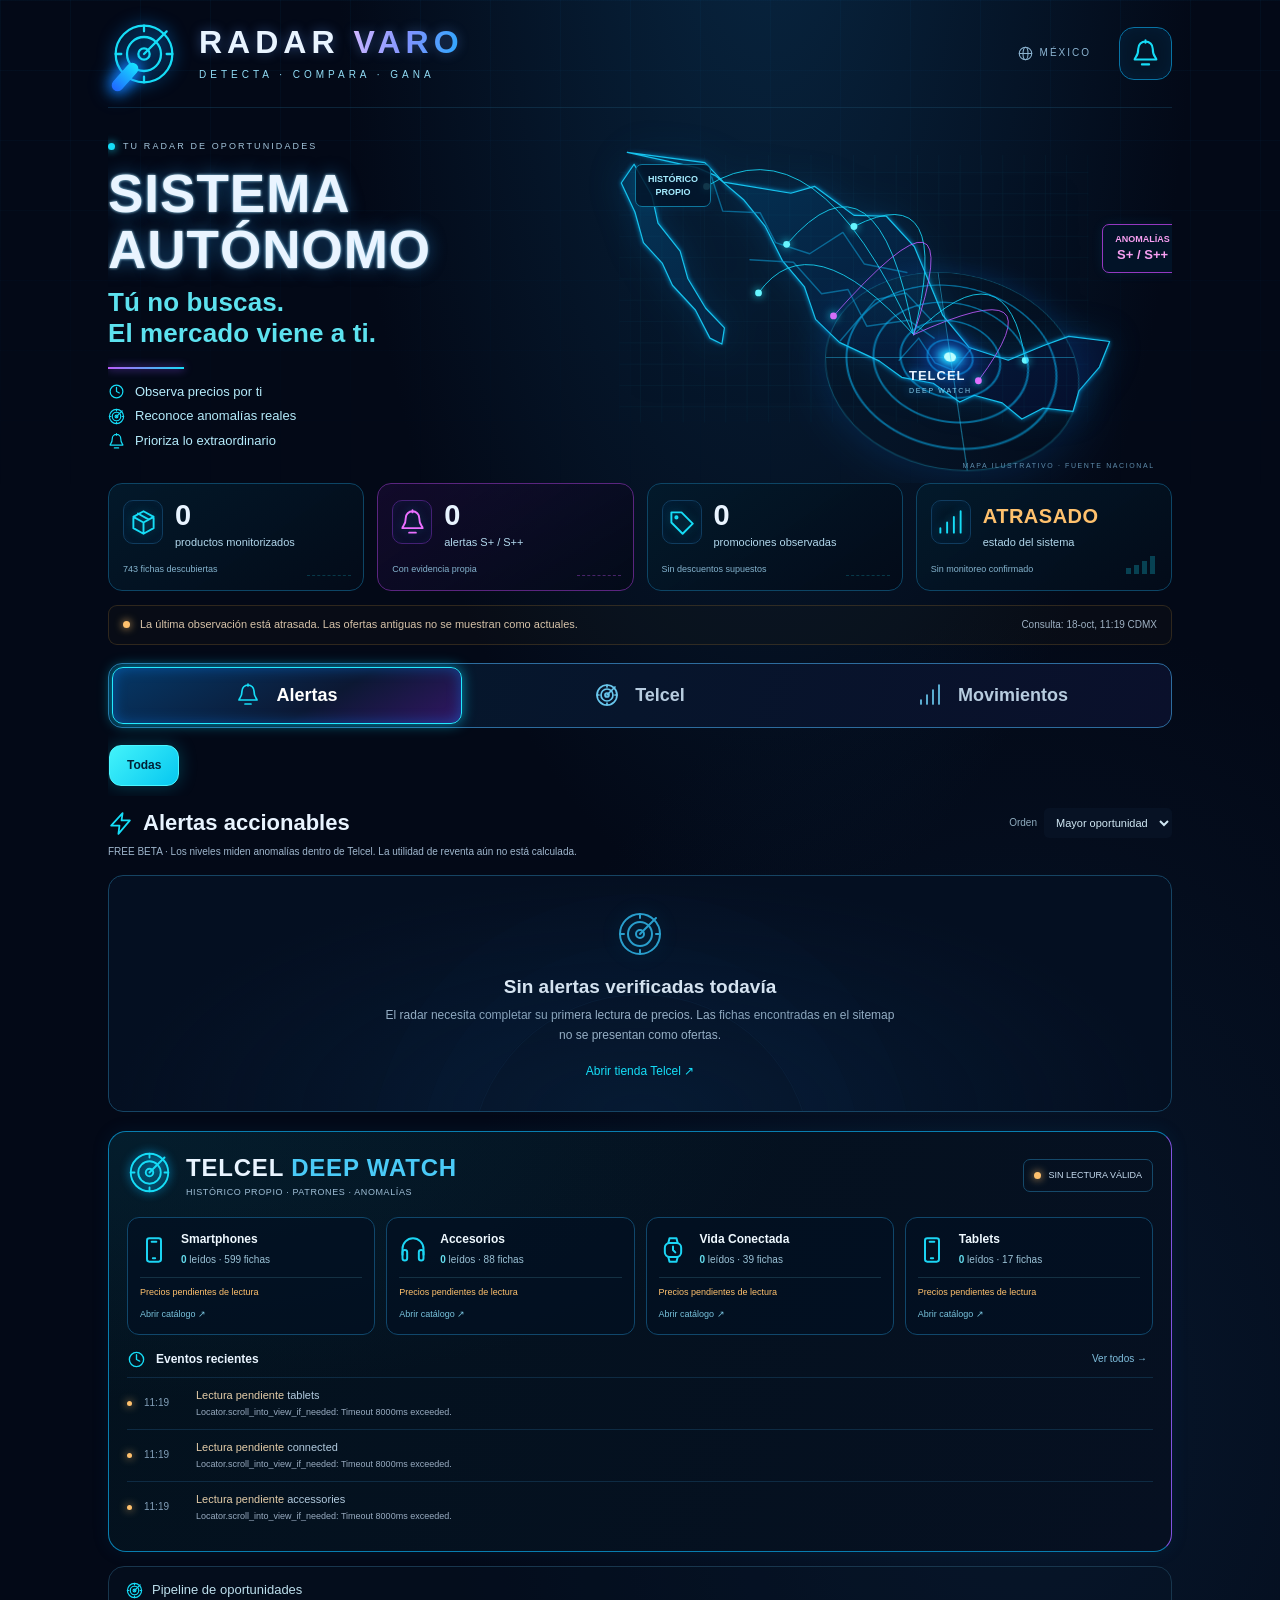
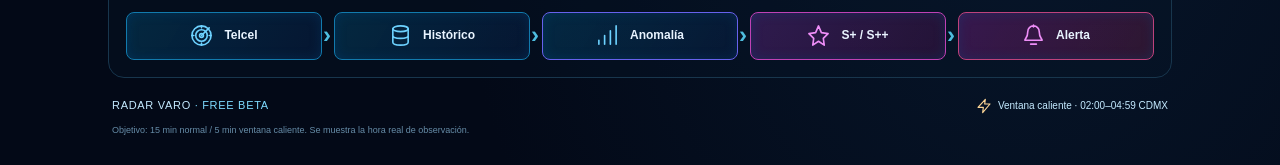
==== web/index.html @ aa0e18ed "data: persist real radar observation" ====
<!doctype html>
<html lang="es-MX">
<head>
  <meta charset="utf-8"><meta name="viewport" content="width=device-width,initial-scale=1">
  <meta name="theme-color" content="#030b19"><meta name="description" content="RADAR VARO. Histórico de precios y anomalías Telcel. Tú no buscas. El mercado viene a ti.">
  <meta http-equiv="Content-Security-Policy" content="default-src 'self'; script-src 'self'; style-src 'self'; img-src 'self' https://www.telcel.com data:; connect-src 'self'; object-src 'none'; base-uri 'self'; form-action 'none'">
  <title>RADAR VARO · Tu radar de oportunidades</title>
  <link rel="manifest" href="./manifest.webmanifest"><link rel="icon" href="./assets/icon.svg" type="image/svg+xml"><link rel="stylesheet" href="./style.css">
  <script defer src="./app.js"></script>
</head>
<body>
<svg xmlns="http://www.w3.org/2000/svg" class="symbols" aria-hidden="true"><defs>
<symbol id="i-bell" viewBox="0 0 24 24"><path d="M18 8a6 6 0 0 0-12 0c0 7-3 7-3 9h18c0-2-3-2-3-9M9 21h6M12 1v2"/></symbol>
<symbol id="i-radar" viewBox="0 0 24 24"><circle cx="12" cy="12" r="10"/><circle cx="12" cy="12" r="6"/><circle cx="12" cy="12" r="2"/><path d="m12 12 8-8M12 2v2M2 12h2M12 20v2M20 12h2"/></symbol>
<symbol id="i-box" viewBox="0 0 24 24"><path d="m12 2 9 5v10l-9 5-9-5V7zM3 7l9 5 9-5M12 12v10M7 4l9 5"/></symbol>
<symbol id="i-tag" viewBox="0 0 24 24"><path d="M3 3h9l10 10-9 9L3 12z"/><circle cx="7.5" cy="7.5" r="1"/></symbol>
<symbol id="i-signal" viewBox="0 0 24 24"><path d="M3 21v-4M9 21V12M15 21V7M21 21V2"/></symbol>
<symbol id="i-clock" viewBox="0 0 24 24"><circle cx="12" cy="12" r="9"/><path d="M12 6v6l4 2"/></symbol>
<symbol id="i-phone" viewBox="0 0 24 24"><rect x="6" y="2" width="12" height="20" rx="2"/><path d="M10 5h4M11 19h2"/></symbol>
<symbol id="i-headphones" viewBox="0 0 24 24"><path d="M3 16v-5a9 9 0 0 1 18 0v5"/><rect x="3" y="12" width="4" height="9" rx="2"/><rect x="17" y="12" width="4" height="9" rx="2"/></symbol>
<symbol id="i-watch" viewBox="0 0 24 24"><rect x="5" y="6" width="14" height="12" rx="4"/><path d="m8 6 1-4h6l1 4M8 18l1 4h6l1-4M12 9v3l2 2"/></symbol>
<symbol id="i-database" viewBox="0 0 24 24"><ellipse cx="12" cy="5" rx="8" ry="3"/><path d="M4 5v14c0 4 16 4 16 0V5M4 12c0 4 16 4 16 0"/></symbol>
<symbol id="i-arrow" viewBox="0 0 24 24"><path d="m9 5 7 7-7 7"/></symbol>
<symbol id="i-bolt" viewBox="0 0 24 24"><path d="m14 2-11 12h8l-1 8 11-13h-8z"/></symbol>
<symbol id="i-star" viewBox="0 0 24 24"><path d="m12 2 3 7 7 1-5 5 1 7-6-4-6 4 1-7-5-5 7-1z"/></symbol>
<symbol id="i-globe" viewBox="0 0 24 24"><circle cx="12" cy="12" r="10"/><ellipse cx="12" cy="12" rx="4" ry="10"/><path d="M2 12h20"/></symbol>
</defs></svg>
<a class="skip-link" href="#feed-title">Ir a las oportunidades</a>
<div class="shell">
  <header class="topbar">
    <a class="brand" href="./" aria-label="RADAR VARO inicio"><span class="brand-mark"><svg><use href="#i-radar"/></svg></span><span><strong>RADAR <em>VARO</em></strong><small>DETECTA · COMPARA · GANA</small></span></a>
    <div class="header-actions"><span class="market"><svg><use href="#i-globe"/></svg> MÉXICO</span><button id="notifications" class="icon-button" aria-label="Preferencias de alertas"><svg><use href="#i-bell"/></svg></button></div>
  </header>
  <main>
    <section class="hero" aria-labelledby="hero-title">
      <div class="hero-copy"><div class="eyebrow"><span class="dot"></span> TU RADAR DE OPORTUNIDADES</div><h1 id="hero-title">SISTEMA<br>AUTÓNOMO</h1><p class="tagline">Tú no buscas.<br>El mercado viene a ti.</p><div class="hero-rule"></div><ul class="benefits"><li><svg><use href="#i-clock"/></svg> Observa precios por ti</li><li><svg><use href="#i-radar"/></svg> Reconoce anomalías reales</li><li><svg><use href="#i-bell"/></svg> Prioriza lo extraordinario</li></ul></div>
      <div class="radar-scene" aria-hidden="true">
        <svg class="mexico-map" viewBox="0 0 700 440"><defs><pattern id="mapgrid" width="25" height="25" patternUnits="userSpaceOnUse"><path d="M25 0H0v25" fill="none" stroke="#0b7790" stroke-width=".5"/></pattern><linearGradient id="mapfill" x2="1" y2="1"><stop stop-color="#043658"/><stop offset="1" stop-color="#050d2b"/></linearGradient><filter id="mapglow"><feGaussianBlur stdDeviation="3"/></filter></defs>
        <path class="map-shadow" d="m85 52 91 12 22 23 79 13 28-8 46 34 38 1 33 36 24 58 9 22 31 38 46 15 41-17 30-11 48 6-12 30-24 28-7 24-35-4-25 13-23-19-33-9-17 8-31-22-37-7-26-19-47-22-28-27-13-38-26-31-20-40-25-31-34-29-21-9zM93 66l21 37 7 32 26 33 9 32 21 35 22 23-3 19-14-7-17-33-27-29-12-26-22-24-10-36-16-34z" fill="#09aef2" filter="url(#mapglow)"/>
        <path d="m85 52 91 12 22 23 79 13 28-8 46 34 38 1 33 36 24 58 9 22 31 38 46 15 41-17 30-11 48 6-12 30-24 28-7 24-35-4-25 13-23-19-33-9-17 8-31-22-37-7-26-19-47-22-28-27-13-38-26-31-20-40-25-31-34-29-21-9zM93 66l21 37 7 32 26 33 9 32 21 35 22 23-3 19-14-7-17-33-27-29-12-26-22-24-10-36-16-34z" fill="url(#mapfill)" stroke="#17c3ed" stroke-width="1.4"/>
        <path d="m184 81 13 40 44 2 18 35 40 13 39-25 25 37 50 10M229 178l51 3 33 37 31-5 22 43 49-7 30 21M335 273l41-48 36-8 30 32M404 296l23-26 19 29 22 9 20-25" fill="none" stroke="#0b8dc1" opacity=".65"/>
        <path d="M76 55h550v314H76z" fill="url(#mapgrid)" opacity=".3"/>
        <g class="connections" fill="none" stroke-width="1"><path d="M178 92Q306 10 421 266M272 160Q380 34 421 266M351 139Q468 80 421 266M552 296Q531 157 421 266M239 217Q300 131 421 266" stroke="#18dafa"/><path d="M327 244Q490 60 421 266M497 320Q595 187 421 266" stroke="#be5bff"/></g>
        <g class="map-dots" fill="#67f6ff"><circle cx="178" cy="92" r="4"/><circle cx="272" cy="160" r="4"/><circle cx="351" cy="139" r="4"/><circle cx="552" cy="296" r="4"/><circle cx="239" cy="217" r="4"/><circle cx="327" cy="244" r="4" fill="#eb70ff"/><circle cx="497" cy="320" r="4" fill="#eb70ff"/></g>
        </svg>
        <div class="radar-rings"><i></i><i></i><i></i><i></i><div class="sweep"></div><b></b></div><span class="radar-label">TELCEL<span>DEEP WATCH</span></span><span class="map-chip one">HISTÓRICO<br>PROPIO</span><span class="map-chip two">ANOMALÍAS<br><b>S+ / S++</b></span><span class="map-caption">MAPA ILUSTRATIVO · FUENTE NACIONAL</span>
      </div>
    </section>
    <section class="metrics" aria-label="Estado del radar">
      <article class="metric"><span class="metric-icon"><svg><use href="#i-box"/></svg></span><div><strong id="count-products">—</strong><span>productos monitorizados</span></div><small id="catalog-discovered">Consultando estado…</small><span class="spark" aria-hidden="true"></span></article>
      <article class="metric violet"><span class="metric-icon"><svg><use href="#i-bell"/></svg></span><div><strong id="count-alerts">—</strong><span>alertas S+ / S++</span></div><small>Con evidencia propia</small><span class="spark" aria-hidden="true"></span></article>
      <article class="metric"><span class="metric-icon"><svg><use href="#i-tag"/></svg></span><div><strong id="count-promos">—</strong><span>promociones observadas</span></div><small>Sin descuentos supuestos</small><span class="spark" aria-hidden="true"></span></article>
      <article class="metric state-metric"><span class="metric-icon"><svg><use href="#i-signal"/></svg></span><div><strong id="system-state">…</strong><span>estado del sistema</span></div><small id="system-detail">Cargando observación</small><span class="bars" aria-hidden="true"><i></i><i></i><i></i><i></i></span></article>
    </section>
    <div id="health" class="health" role="status"><span class="dot amber"></span><p id="health-text">Cargando el último estado disponible.</p><time id="last-check"></time></div>
    <nav class="tabs" aria-label="Secciones del radar"><button class="active" data-tab="alerts" aria-pressed="true"><svg><use href="#i-bell"/></svg>Alertas</button><button data-tab="telcel" aria-pressed="false"><svg><use href="#i-radar"/></svg>Telcel</button><button data-tab="events" aria-pressed="false"><svg><use href="#i-signal"/></svg>Movimientos</button></nav>
    <div class="filters" id="filters" aria-label="Filtrar categoría"><button class="selected" data-category="Todas" aria-pressed="true">Todas</button></div>
    <section class="feed-section" aria-labelledby="feed-title"><div class="section-heading"><h2 id="feed-title"><svg><use href="#i-bolt"/></svg><span>Alertas accionables</span></h2><label class="sort">Orden <select id="sort" aria-label="Orden de oportunidades"><option value="opportunity">Mayor oportunidad</option><option value="recent">Más recientes</option><option value="price">Menor precio</option></select></label></div><p class="microcopy">FREE BETA · Los niveles miden anomalías dentro de Telcel. La utilidad de reventa aún no está calculada.</p><div id="feed" aria-live="polite"><div class="empty"><svg><use href="#i-radar"/></svg><h3>Consultando el radar</h3><p>Un momento mientras se carga el último estado.</p></div></div></section>
    <section class="deep-watch" aria-labelledby="deep-title"><div class="deep-header"><span class="deep-symbol"><svg><use href="#i-radar"/></svg></span><div><h2 id="deep-title">TELCEL <em>DEEP WATCH</em></h2><p>HISTÓRICO PROPIO · PATRONES · ANOMALÍAS</p></div><span id="source-pill" class="source-pill"><span class="dot amber"></span> PENDIENTE</span></div><div id="surfaces" class="surfaces"></div><div class="recent-heading"><svg><use href="#i-clock"/></svg><h3>Eventos recientes</h3><button id="all-events" class="text-button">Ver todos <span aria-hidden="true">→</span></button></div><div id="recent-events"></div></section>
    <section class="pipeline" aria-label="Cómo se detecta una oportunidad"><h3><svg><use href="#i-radar"/></svg>Pipeline de oportunidades</h3><ol><li><svg><use href="#i-radar"/></svg>Telcel</li><li><svg><use href="#i-database"/></svg>Histórico</li><li><svg><use href="#i-signal"/></svg>Anomalía</li><li><svg><use href="#i-star"/></svg>S+ / S++</li><li><svg><use href="#i-bell"/></svg>Alerta</li></ol></section>
  </main>
  <footer><span>RADAR VARO <b>· FREE BETA</b></span><span><svg><use href="#i-bolt"/></svg> Ventana caliente · 02:00–04:59 CDMX</span><small>Objetivo: 15 min normal / 5 min ventana caliente. Se muestra la hora real de observación.</small></footer>
</div>
<dialog id="preferences"><form method="dialog"><button class="close" aria-label="Cerrar">×</button><div class="dialog-icon"><svg><use href="#i-bell"/></svg></div><div class="eyebrow">TÚ ELIGES QUÉ MERECE ATENCIÓN</div><h2>Tu nivel de radar</h2><p>Filtra las oportunidades que aparecen en tu feed.</p><fieldset><legend>Nivel mínimo visible</legend><label><input type="radio" name="level" value="B"> B · Todos los movimientos relevantes</label><label><input type="radio" name="level" value="A"> A · Caídas fuertes</label><label><input type="radio" name="level" value="S+"> S+ · Sólo extraordinarias</label><label><input type="radio" name="level" value="S++"> S++ · Sólo anomalías extremas</label></fieldset><div class="notification-note"><strong>Alertas con la app cerrada</strong><p id="push-status">Pendientes de configuración inicial.</p></div><button class="primary" id="save-preferences" value="saved">Guardar preferencia</button><p class="fine">Las notificaciones externas priorizan S+ / S++. Tu preferencia del feed se guarda sólo en este dispositivo.</p></form></dialog>
<dialog id="product-detail"><button class="close" aria-label="Cerrar">×</button><div id="detail-content"></div></dialog>
<noscript><p class="noscript">Activa JavaScript para consultar el radar. El monitoreo, una vez desplegado, ocurre en el servidor de automatización.</p></noscript>
</body></html>
---- web/style.css ----
@font-face{font-family:Radar;src:local("Arial");font-display:swap}
:root{color-scheme:dark;--bg:#030917;--panel:#051327;--cyan:#16ddf7;--blue:#2783ff;--violet:#bd59ff;--pink:#fc57df;--text:#e9f4ff;--muted:#9fb6cd;--line:#124166;--green:#4bf3c1;--amber:#ffc16d}
*{box-sizing:border-box}html{scroll-behavior:smooth}body{margin:0;background:radial-gradient(ellipse at 60% -10%,#082641 0,transparent 40%),radial-gradient(ellipse at 80% 80%,#07172c 0,transparent 40%),var(--bg);font-family:Radar,Arial,sans-serif;color:var(--text);font-size:15px;line-height:1.45}body:before{content:"";position:fixed;inset:0;z-index:-1;pointer-events:none;background-image:linear-gradient(#0c518118 1px,transparent 1px),linear-gradient(90deg,#0c518118 1px,transparent 1px);background-size:70px 70px;mask-image:linear-gradient(#000,transparent 55%)}button,select,input{font:inherit}button,a,select{-webkit-tap-highlight-color:transparent}button{color:inherit;cursor:pointer}a{color:var(--cyan);text-decoration:none}button{border:0;background:none}button:focus-visible,a:focus-visible,select:focus-visible{outline:2px solid #fff;outline-offset:5px}button:disabled{cursor:default;opacity:.5}svg{width:23px;height:23px;fill:none;stroke:currentColor;stroke-width:1.7;stroke-linecap:round;stroke-linejoin:round;flex-shrink:0}.symbols{position:absolute;width:0;height:0;overflow:hidden}.shell{max-width:1120px;margin:0 auto;padding:0 28px}.topbar{height:108px;display:flex;align-items:center;justify-content:space-between;border-bottom:1px solid #16435f80;gap:16px}.brand{display:flex;align-items:center;gap:19px;color:var(--text)}.brand-mark{display:grid;place-items:center;width:72px;height:72px;color:var(--cyan);filter:drop-shadow(0 0 8px #057de9);position:relative}.brand-mark:after{content:"";width:34px;height:12px;border-radius:20px;background:linear-gradient(90deg,#2067ff,#16e3ff);position:absolute;transform:rotate(-48deg);left:0;bottom:7px;box-shadow:0 0 14px #1979ff}.brand-mark svg{width:68px;height:68px;stroke-width:.8}.brand strong{font-size:32px;letter-spacing:5px;font-weight:800;text-shadow:0 0 12px #659aff66;line-height:1.1}.brand em{font-style:normal;background:linear-gradient(100deg,#ddbbff,#8494ff,#1eacff);background-clip:text;color:transparent}.brand small{display:block;font-size:10px;letter-spacing:4px;margin-top:8px;color:#91dcf5}.header-actions{display:flex;align-items:center;gap:28px}.market{font-size:10px;color:#8bb3d0;letter-spacing:2px;display:flex;align-items:center;gap:7px}.market svg{width:15px;height:15px}.icon-button{width:53px;height:53px;display:grid;place-items:center;color:var(--cyan);border:1px solid #0873a4;border-radius:15px;background:#041629;box-shadow:inset 0 0 15px #073e7133}.icon-button:hover{background:#0b2744}.icon-button svg{width:29px;height:29px}.hero{position:relative;display:flex;min-height:345px;align-items:center;overflow:hidden}.hero-copy{width:48%;position:relative;z-index:2;padding:24px 0}.eyebrow{font-size:9px;letter-spacing:2.1px;color:#a2c3d9;display:flex;align-items:center;gap:8px}.dot{display:inline-block;width:7px;height:7px;border-radius:100%;background:var(--cyan);box-shadow:0 0 9px currentColor;color:var(--cyan);flex-shrink:0}.dot.amber{background:var(--amber);color:var(--amber)}h1{font-size:clamp(35px,5vw,53px);line-height:1.05;margin:13px 0 10px;font-weight:900;letter-spacing:1px;text-shadow:0 0 3px #b0e8ff,0 0 17px #2380c999}.tagline{font-weight:700;font-size:23px;line-height:1.18;color:#5de2ef;margin:0;letter-spacing:.1px}.hero-rule{width:76px;height:2px;background:linear-gradient(90deg,#bb5cf9,var(--cyan));margin:18px 0 14px;box-shadow:0 0 9px #8e50ff}.benefits{list-style:none;margin:0;padding:0;display:grid;gap:6px;font-size:13px;color:#b5ebfb}.benefits li{display:flex;align-items:center;gap:10px}.benefits svg{width:17px;height:17px;color:var(--cyan)}.radar-scene{position:absolute;width:66%;right:-3%;top:0;height:100%;perspective:600px}.mexico-map{width:100%;height:100%;position:absolute;inset:0;filter:drop-shadow(0 0 16px #03508755);stroke:none}.map-dots{filter:drop-shadow(0 0 5px #19e8ff)}.radar-rings{position:absolute;width:220px;height:220px;left:46%;top:33%;transform:rotateX(45deg);border-radius:50%;background:repeating-radial-gradient(circle,transparent 0 21px,#07bcff88 22px 23px,transparent 24px 27px);border:1px solid #1fc1eb55;box-shadow:0 0 40px #065cc044;overflow:hidden}.radar-rings:after,.radar-rings:before{content:"";position:absolute;background:#29cdff77}.radar-rings:after{width:1px;height:100%;left:50%}.radar-rings:before{height:1px;width:100%;top:50%}.radar-rings b{position:absolute;left:calc(50% - 6px);top:calc(50% - 6px);width:12px;height:12px;background:#baffff;border-radius:100%;box-shadow:0 0 10px 5px #1fd7ff,0 0 30px 12px #1466ff}.sweep{position:absolute;inset:0;background:conic-gradient(transparent 270deg,#18ddfb05 285deg,#11d9e848 359deg,transparent 360deg);animation:radar 12s linear infinite;opacity:.2}.is-live .sweep{opacity:1}.radar-label{position:absolute;top:69%;left:58%;font-size:13px;font-weight:800;letter-spacing:1px;text-shadow:0 0 8px #168ce5}.radar-label span{display:block;font-weight:400;font-size:7px;letter-spacing:1.7px;color:#83cbea}.map-chip{position:absolute;font-size:9px;font-weight:700;line-height:1.4;padding:8px 12px;border:1px solid #0e769c;border-radius:7px;background:#03162bd9;color:#a6ecff;box-shadow:0 0 12px #09c4ff18;text-align:center}.map-chip.one{top:15%;left:19%}.map-chip.two{top:31%;right:3%;border-color:#9438c0;color:#f89ff2}.map-chip.two b{font-size:13px}.map-caption{position:absolute;bottom:12px;right:7%;font-size:7px;letter-spacing:1.6px;color:#5e8cac}.metrics{display:grid;grid-template-columns:repeat(4,minmax(0,1fr));gap:13px}.metric{position:relative;background:linear-gradient(145deg,#031b2ce6,#030b19);border:1px solid #0d4565;border-radius:14px;padding:16px 14px 14px;display:flex;align-items:flex-start;gap:12px;flex-wrap:wrap;overflow:hidden}.metric-icon{width:40px;height:44px;display:grid;place-items:center;color:var(--cyan);border:1px solid #103c5f;border-radius:10px;box-shadow:inset 0 0 14px #0069cb22}.metric-icon svg{width:27px;height:27px;filter:drop-shadow(0 0 5px #08a2e077)}.metric>div{flex:1;min-width:0}.metric strong{font-size:29px;line-height:1.1;font-weight:700;display:block;letter-spacing:.5px}.metric div>span{display:block;color:#b2d8ed;font-size:11px;margin-top:3px}.metric small{font-size:9px;color:#85b4cf;flex:1 0 100%;z-index:1}.metric.violet{border-color:#5a257f;background:linear-gradient(145deg,#1f0c3c88,#030b19)}.violet .metric-icon{color:#ec6fff;border-color:#442075}.spark{position:absolute;right:12px;bottom:14px;width:44px;height:10px;border-bottom:1px dashed #118b9f;opacity:.35}.violet .spark{border-color:#c853ff}.state-metric strong{font-size:20px;line-height:1.6;color:var(--amber)}.bars{position:absolute;bottom:16px;right:16px;display:flex;gap:3px;align-items:flex-end;opacity:.25}.bars i{width:5px;height:6px;background:var(--cyan)}.bars i:nth-child(2){height:9px}.bars i:nth-child(3){height:13px}.bars i:nth-child(4){height:18px}.health{margin:14px 0 18px;padding:11px 14px;border:1px solid #72582d5e;border-radius:9px;background:#36271720;display:flex;align-items:center;gap:10px;font-size:11px;color:#d7c3a9}.health p{margin:0;flex:1}.health time{white-space:nowrap;font-size:10px;color:#9eb0c2}.tabs{border:1px solid #2d6c9e;border-radius:14px;display:grid;grid-template-columns:repeat(3,1fr);background:linear-gradient(110deg,#041a2d,#0a102b);padding:3px;gap:3px}.tabs button{height:57px;border-radius:11px;display:flex;align-items:center;justify-content:center;gap:16px;color:#b7ccdf;font-size:18px;font-weight:600;border:1px solid transparent}.tabs button svg{width:24px;height:24px;color:#69c7ed}.tabs button.active{border-color:#22e9ff;color:#fff;background:linear-gradient(150deg,#053867,#0c1833 60%,#321664);box-shadow:inset 0 0 14px #067cec77,0 0 13px #03d5ff99}.tabs button.active svg{color:var(--cyan)}.filters{display:flex;gap:10px;overflow-x:auto;padding:17px 1px 10px;scrollbar-width:thin;scrollbar-color:#1e5776 transparent}.filters button{white-space:nowrap;border:1px solid #15597b;border-radius:12px;font-size:12px;padding:11px 17px;color:#c4d7e9;background:linear-gradient(135deg,#06203a,#030b18);display:flex;align-items:center;gap:8px}.filters button.selected{color:#002236;background:linear-gradient(135deg,#43f3fa,#06c7f0);font-weight:700;box-shadow:0 0 18px #03c3e746;border-color:#49f6ff}.filters svg{width:17px;height:17px}.section-heading{display:flex;align-items:center;justify-content:space-between;gap:12px;margin-top:12px}h2,h3,p{overflow-wrap:break-word}h2{font-size:22px;line-height:1.3;margin:0}.section-heading h2{display:flex;align-items:center;gap:10px}.section-heading h2 svg{color:var(--cyan);width:25px;height:25px}.sort{display:flex;align-items:center;gap:7px;font-size:10px;color:#8facbf}.sort select{max-width:155px;color:#d0e7f3;font-size:11px;border:0;background:#071224;padding:8px;border-radius:5px}.microcopy{font-size:10px;color:var(--muted);margin:7px 0 15px}.empty{position:relative;padding:34px 24px 31px;border:1px solid #164463;border-radius:15px;background:radial-gradient(ellipse at 50% 100%,#09274777,transparent 70%),#040f21;display:flex;align-items:center;flex-direction:column;text-align:center;overflow:hidden}.empty:before{content:"";position:absolute;width:340px;height:340px;border:1px solid #1b44692e;border-radius:50%;left:calc(50% - 170px);top:50%;box-shadow:0 0 0 50px #1236600c,0 0 0 100px #1236600c;pointer-events:none}.empty>svg{width:48px;height:48px;color:#299ecc;stroke-width:1;margin:0 0 15px;filter:drop-shadow(0 0 9px #0795ca33)}.empty h3{font-size:19px;font-weight:600;margin:0 0 6px}.empty p{font-size:12px;max-width:510px;margin:0;color:#96afc5;line-height:1.65}.empty a{font-size:12px;margin-top:17px;z-index:1}.offer{display:grid;grid-template-columns:66px 76px 1.2fr .8fr 1fr 35px;align-items:center;gap:15px;padding:17px 17px 17px 12px;border:1px solid #096ca0;border-radius:13px;background:linear-gradient(115deg,#03182e,#060a1e 70%,#04182b);margin-top:10px;position:relative}.offer[data-level="S++"]{border-color:#f559df;box-shadow:0 0 14px #d619eb44,inset 0 0 22px #b512cf16}.offer[data-level="S+"]{border-color:#9254ec}.level{font-size:19px;font-weight:800;border:1px solid currentColor;border-radius:8px;color:var(--cyan);padding:5px 9px;justify-self:start;box-shadow:0 0 10px #0daffb33}.level.high{color:#fa83ee;box-shadow:0 0 13px #e850ce55;background:#751f641f}.product-visual{display:grid;place-items:center;height:73px;color:#48bce6;background:radial-gradient(#13336555,transparent);border-radius:10px}.product-visual svg{height:51px;width:51px;stroke-width:1}.product-visual img{max-width:100%;height:73px;object-fit:contain}.offer-name small{color:#91a4c9;font-size:10px}.offer-name h3{font-size:16px;line-height:1.3;margin:3px 0;color:#f5f7ff}.offer-name p{font-size:10px;margin:3px 0;color:#aac3d6}.price-block{border-left:1px solid #163652;padding-left:16px}.price-block strong{font-size:22px;display:block;line-height:1.1}.price-block strong small{font-size:10px;color:#a9cadd}.price-block del{display:block;font-size:12px;color:#b9a4d6;margin-top:4px}.price-block>small{display:block;font-size:9px;color:#8ba7ba}.drop{display:inline-block;font-size:11px;color:var(--cyan);background:#003e5133;border:1px solid #075c7e;border-radius:4px;padding:2px 6px;margin-top:6px}.signal-info{border-left:1px solid #183348;padding-left:16px;font-size:10px;line-height:1.5;color:#91acc5}.signal-info b{display:block;color:#49e4ee;font-size:12px;font-weight:600;margin-bottom:4px}.offer-open{display:grid;place-items:center;align-self:stretch;color:var(--cyan);border:0;border-radius:8px}.offer-open:hover{background:#06334e}.offer-cta{grid-column:3 / -1;display:flex;align-items:center;justify-content:space-between;border-top:1px solid #132d49;padding-top:10px;color:#89a7bc;font-size:10px}.offer-cta a{font-size:10px;font-weight:700;letter-spacing:1px}.deep-watch{margin-top:19px;padding:18px;border:1px solid #087eb0;border-right-color:#8153e0;border-radius:18px;background:radial-gradient(ellipse at top left,#073a524a,transparent 45%),linear-gradient(115deg,#03121e,#061021);box-shadow:0 0 17px #045b8b22}.deep-header{display:flex;align-items:center;gap:14px;margin-bottom:16px}.deep-symbol{color:var(--cyan);filter:drop-shadow(0 0 5px #00b9fd)}.deep-symbol svg{height:45px;width:45px;stroke-width:1}.deep-header h2{font-size:24px;letter-spacing:.8px}.deep-header em{color:#4acaf7;font-style:normal}.deep-header p{font-size:9px;letter-spacing:.6px;color:#9fbed6;margin:3px 0 0}.source-pill{display:flex;align-items:center;gap:7px;margin-left:auto;padding:9px 10px;border:1px solid #15496a;border-radius:7px;font-size:9px;color:#c7dcf0;white-space:nowrap}.surfaces{display:grid;grid-template-columns:repeat(4,minmax(0,1fr));gap:11px}.surface{position:relative;padding:13px 12px;border:1px solid #10476b;border-radius:12px;background:#021022bb;display:grid;grid-template-columns:32px 1fr;gap:5px 9px}.surface>svg{grid-row:1 / 3;align-self:center;color:#1cd5f4;width:28px;height:28px}.surface strong{font-size:12px;color:#eff9ff}.surface p{font-size:10px;margin:0;color:#9cc3d7}.surface p b{color:#65ddee}.surface span{grid-column:1 / -1;font-size:9px;color:var(--amber);padding-top:8px;margin-top:4px;border-top:1px solid #143143}.surface a{grid-column:1 / -1;font-size:9px;color:#78c2dc;margin-top:4px}.recent-heading{display:flex;align-items:center;gap:10px;padding:15px 0 8px}.recent-heading>svg{color:var(--cyan);width:19px;height:19px}.recent-heading h3{font-size:12px;margin:0}.text-button{color:#80c0df;font-size:10px;margin-left:auto}.event{display:grid;grid-template-columns:7px 42px 1fr auto;gap:10px;align-items:center;border-top:1px solid #0e2b43;padding:10px 0;font-size:11px;color:#b3cbdf}.event .dot{width:5px;height:5px}.event time{font-size:10px;color:#829fb8}.event strong{font-weight:500;color:#7bddf3;font-size:11px}.event small{color:#99acc1}.event b{font-size:11px;color:var(--cyan);font-weight:500}.event.error .dot{background:var(--amber);color:var(--amber)}.event.error strong{color:#e4cda9}.event.error small{display:block;font-size:9px;margin-top:2px}.event.empty-event{display:block;color:#8babc2;padding:14px 0 0}.pipeline{padding:14px 17px 17px;margin-top:14px;border:1px solid #18364d;border-radius:16px;background:#08152755}.pipeline h3{font-weight:500;font-size:13px;display:flex;gap:9px;align-items:center;margin:0 0 12px;color:#bddfec}.pipeline h3 svg{width:17px;height:17px;color:var(--cyan)}.pipeline ol{list-style:none;padding:0;margin:0;display:grid;grid-template-columns:repeat(5,minmax(0,1fr));gap:12px}.pipeline li{position:relative;display:flex;align-items:center;justify-content:center;gap:11px;height:48px;border:1px solid #127aad;border-radius:8px;background:linear-gradient(120deg,#03476b77,#081d4099);font-weight:600;font-size:12px;box-shadow:inset 0 0 12px #06518e44}.pipeline li:after{position:absolute;right:-10px;content:"›";font-size:24px;color:#4ebddf;z-index:1}.pipeline li:last-child:after{display:none}.pipeline li:nth-child(3){border-color:#6761ec}.pipeline li:nth-child(4){border-color:#bf41b5;background:linear-gradient(120deg,#54247588,#45134877)}.pipeline li:nth-child(5){border-color:#be427c;background:linear-gradient(120deg,#631c7188,#691d4266)}.pipeline svg{color:#6dd2ff}.pipeline li:nth-child(4) svg,.pipeline li:nth-child(5) svg{color:#ee8ef7}footer{display:flex;align-items:center;justify-content:space-between;flex-wrap:wrap;gap:10px;padding:20px 4px 28px;font-size:11px;letter-spacing:.7px;color:#c4eaff}footer b{font-weight:400;color:#7edbff}footer>span:last-of-type{display:flex;align-items:center;gap:6px;letter-spacing:0;font-size:10px}footer svg{color:#ffd797;width:16px;height:16px}footer>small{flex:1 0 100%;font-size:9px;letter-spacing:0;color:#678da8}.skip-link{position:fixed;top:-60px;z-index:30;left:12px;padding:12px;background:#092340}.skip-link:focus{top:12px}dialog{width:min(480px,calc(100vw - 32px));max-height:calc(100dvh - 40px);border:1px solid #276886;border-radius:18px;background:linear-gradient(145deg,#081e36,#060d21);color:var(--text);padding:29px;box-shadow:0 0 70px #00578e44}dialog::backdrop{background:#010613d9;backdrop-filter:blur(5px)}dialog h2{margin:9px 0;font-size:26px}dialog p{font-size:12px;color:#a8c1d5}dialog .close{position:absolute;right:14px;top:9px;font-size:26px;line-height:1;color:#8bb2cd;padding:8px}.dialog-icon{color:var(--cyan);margin-bottom:18px}.dialog-icon svg{width:36px;height:36px}fieldset{border:1px solid #1a415d;border-radius:10px;padding:13px;margin:20px 0}legend{color:#9ccbe1;font-size:11px}fieldset label{display:flex;align-items:center;gap:8px;font-size:12px;margin:9px 0}input[type=radio]{accent-color:var(--cyan)}.notification-note{padding:12px;border:1px solid #73552866;background:#a6741810;border-radius:9px}.notification-note strong{font-size:12px;color:#e3c29b}.notification-note p{margin:6px 0 0;color:#b8c4d2;font-size:11px}.primary{display:block;width:100%;background:linear-gradient(110deg,#1de3ed,#19b0e5);color:#011725;border:1px solid #53e7fb;border-radius:9px;padding:12px;font-weight:700;margin-top:18px;text-align:center}.fine{font-size:10px!important;color:#7b9db5!important;line-height:1.6}.detail-price{font-size:32px;color:white;margin:15px 0}.detail-list{padding-left:16px;font-size:12px;color:#a7c8dc}.history-row{display:flex;align-items:center;justify-content:space-between;gap:14px;border-top:1px solid #1b3751;padding:10px 0;font-size:11px}.noscript{margin:30px}.status-ok{color:var(--green)!important}.status-error{color:var(--amber)!important}@keyframes radar{to{transform:rotate(360deg)}}
@media(min-width:1250px){.hero{min-height:375px}.radar-rings{width:250px;height:250px}.tagline{font-size:26px}}
@media(max-width:850px){.shell{padding:0 20px}.brand strong{font-size:27px}.brand-mark,.brand-mark svg{width:60px;height:60px}.brand{gap:13px}.metrics{gap:9px}.metric{padding:13px 11px;gap:9px}.metric-icon{width:31px;height:35px}.metric-icon svg{width:23px;height:23px}.metric strong{font-size:24px}.metric div>span{font-size:10px}.metric small{font-size:8px}.state-metric strong{font-size:18px}.radar-rings{width:180px;height:180px;top:38%;left:45%}.offer{grid-template-columns:48px 53px 1.2fr .8fr 24px;gap:11px}.offer .signal-info{grid-column:3 / 5;border-left:0;padding-left:0}.offer .offer-open{grid-column:5;grid-row:1 / 3}.offer-cta{grid-column:3 / -1}.level{font-size:15px}.product-visual{height:61px}.product-visual img{height:61px}.surfaces{grid-template-columns:repeat(2,minmax(0,1fr))}.deep-header h2{font-size:21px}}
@media(max-width:600px){.shell{padding:0 14px}.topbar{height:85px;gap:7px}.brand{gap:10px}.brand-mark,.brand-mark svg{width:47px;height:47px}.brand-mark:after{width:24px;height:9px;bottom:3px}.brand strong{font-size:21px;letter-spacing:2.5px}.brand small{font-size:7px;letter-spacing:2.3px;margin-top:5px}.market{display:none}.header-actions{gap:0}.icon-button{width:40px;height:42px;border-radius:12px}.icon-button svg{width:23px;height:23px}.hero{min-height:315px}.hero-copy{width:75%;padding:22px 0}.eyebrow{font-size:7px;letter-spacing:1.4px}h1{font-size:37px;line-height:1.07}.tagline{font-size:21px}.hero-rule{margin:17px 0 12px}.benefits{font-size:11px;gap:5px}.benefits svg{width:15px;height:15px}.radar-scene{width:120%;height:95%;right:-54%;top:6%;opacity:.63;mask-image:linear-gradient(90deg,transparent 0,#000 20%)}.radar-rings{width:160px;height:160px;left:41%;top:32%}.radar-label{top:62%;left:51%;font-size:10px}.radar-label span{font-size:6px}.map-chip,.map-caption{display:none}.metrics{grid-template-columns:repeat(2,minmax(0,1fr));gap:10px}.metric{padding:13px 10px 11px;gap:9px;min-height:97px}.metric-icon{width:34px;height:36px}.metric strong{font-size:25px}.metric div>span{font-size:10px;line-height:1.25}.metric small{font-size:8px}.state-metric strong{font-size:18px;line-height:1.7}.health{font-size:10px;align-items:flex-start;flex-wrap:wrap;padding:10px 11px;gap:8px;margin:12px 0 15px}.health .dot{margin-top:4px;width:6px;height:6px}.health p{flex:1 0 85%}.health time{margin-left:14px;font-size:9px}.tabs button{height:47px;font-size:13px;gap:9px}.tabs button svg{width:19px;height:19px}.tabs{border-radius:12px}.tabs button{border-radius:9px}.filters{padding-top:13px;gap:8px}.filters button{padding:9px 13px;font-size:11px;border-radius:10px}.section-heading{margin-top:11px;align-items:flex-start;flex-direction:column;gap:7px}.section-heading h2{font-size:19px;gap:8px}.section-heading h2 svg{width:23px;height:23px}.sort{align-self:flex-end;font-size:9px;margin-top:-4px}.sort select{font-size:10px;padding:3px 6px}.microcopy{font-size:9px;line-height:1.55;margin:6px 0 12px}.empty{padding:29px 18px}.empty h3{font-size:17px}.empty p{font-size:11px}.empty>svg{width:41px;height:41px}.deep-watch{padding:13px;margin-top:15px;border-radius:14px}.deep-header{gap:10px;flex-wrap:wrap;margin-bottom:13px}.deep-symbol svg{width:32px;height:32px}.deep-header h2{font-size:18px;letter-spacing:.1px}.deep-header p{font-size:6.5px;letter-spacing:.2px}.source-pill{padding:6px 8px;font-size:8px;margin-left:42px;margin-top:-5px}.source-pill .dot{width:5px;height:5px}.surfaces{gap:8px}.surface{padding:10px;grid-template-columns:25px 1fr;gap:4px 6px}.surface>svg{width:22px;height:22px}.surface strong{font-size:10px}.surface p{font-size:9px}.surface span,.surface a{font-size:8px}.event{grid-template-columns:5px 31px 1fr;gap:8px;align-items:start;font-size:10px}.event .dot{margin-top:5px}.event time{font-size:9px}.event strong{font-size:10px}.event small{font-size:9px}.event b{grid-column:3;font-size:10px}.event.error small{font-size:8px}.recent-heading h3{font-size:11px}.recent-heading .text-button{font-size:9px}.pipeline{padding:12px 10px}.pipeline h3{font-size:11px;gap:7px}.pipeline ol{gap:7px}.pipeline li{height:60px;flex-direction:column;font-size:8px;gap:6px;border-radius:6px}.pipeline li svg{width:21px;height:21px}.pipeline li:after{right:-7px;font-size:18px;top:17px}footer{padding:16px 2px 22px;gap:8px;font-size:9px;letter-spacing:.3px}footer>span:last-of-type{font-size:8px}footer>small{font-size:8px;line-height:1.6}.offer{padding:13px 11px;grid-template-columns:48px 1fr 28px;gap:9px}.offer .level{grid-column:1;grid-row:1;align-self:start;font-size:14px;padding:3px 6px}.offer .product-visual{grid-column:1;grid-row:2 / 4;height:63px;align-self:start}.offer .product-visual svg{width:38px;height:38px}.offer .product-visual img{height:55px}.offer .offer-name{grid-column:2;grid-row:1 / 3}.offer-name h3{font-size:14px}.offer-name small{font-size:9px}.offer-name p{font-size:9px}.offer .price-block{grid-column:2;grid-row:3;padding-left:0;border:0}.price-block strong{font-size:22px}.price-block del{display:inline;font-size:10px}.price-block .drop{margin-left:7px;font-size:10px}.price-block>small{font-size:8px}.offer .signal-info{grid-column:2 / 4;grid-row:4;font-size:9px}.signal-info b{font-size:11px}.offer .offer-open{grid-column:3;grid-row:1 / 4}.offer .offer-cta{grid-column:1 / -1;font-size:8px}.offer-cta a{font-size:9px}dialog{padding:25px 20px}dialog h2{font-size:23px}}
@media(prefers-reduced-motion:reduce){*{scroll-behavior:auto!important}.sweep{animation:none}}
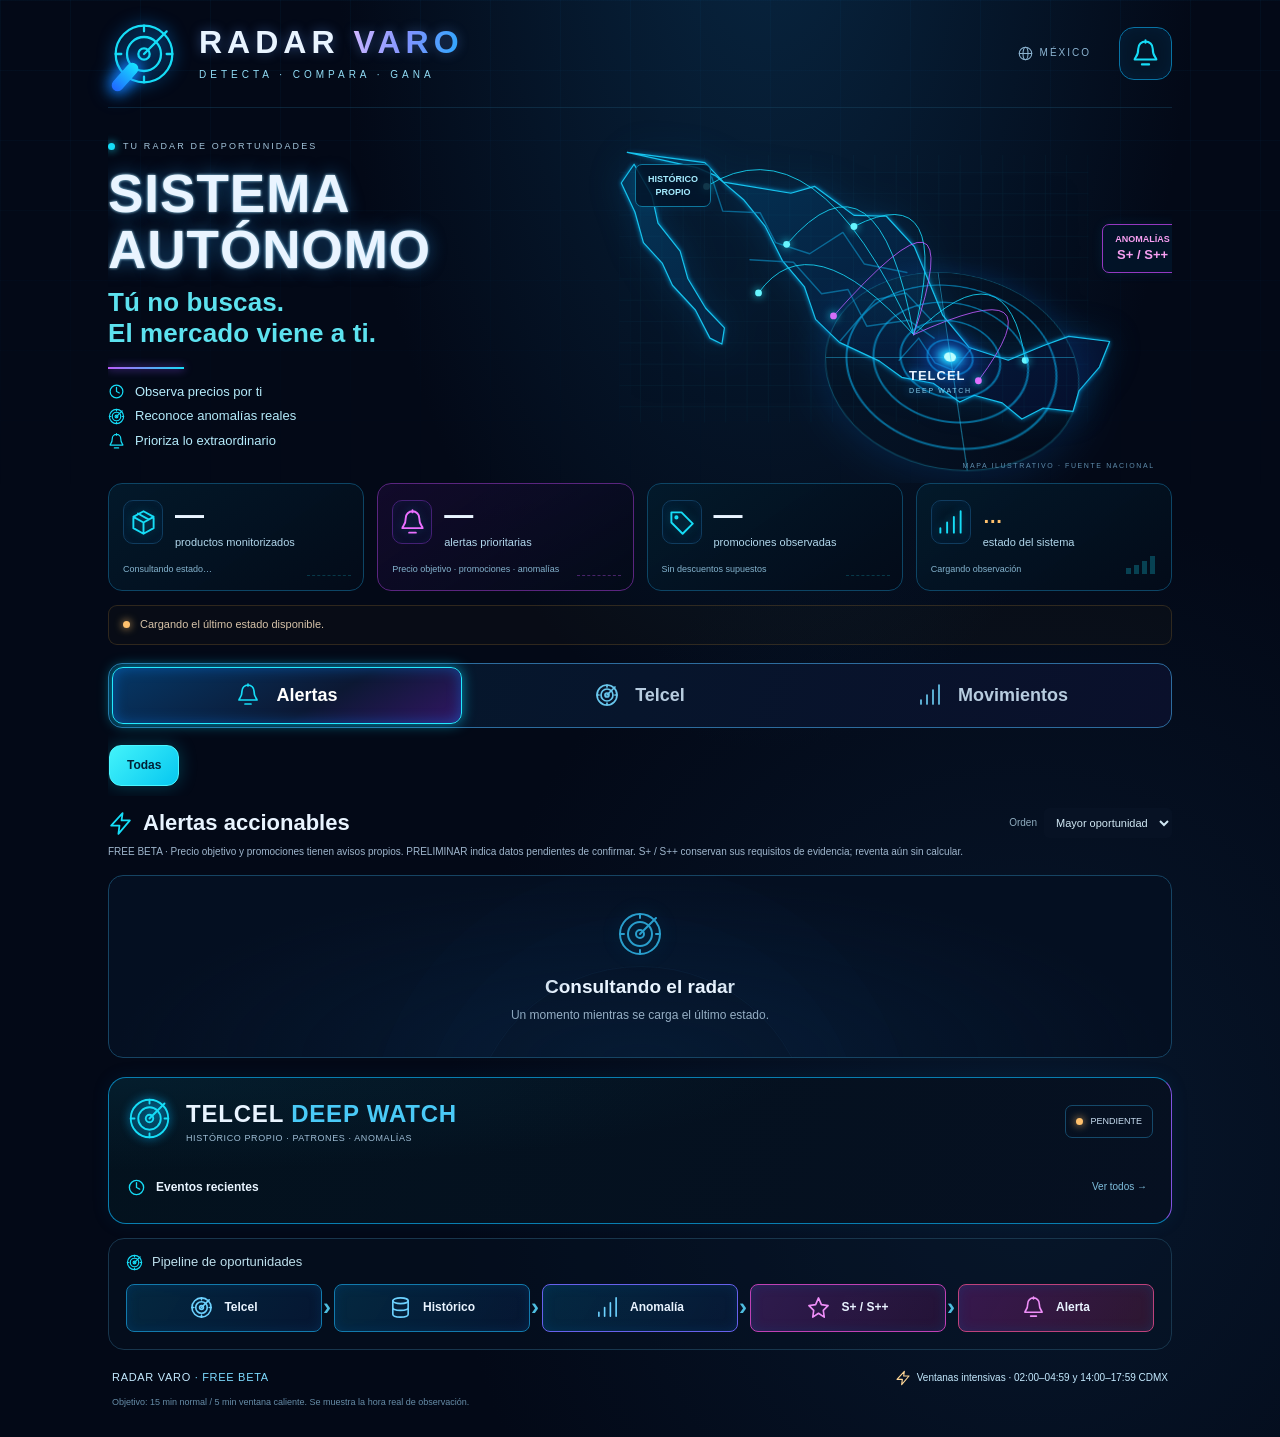
==== commit 9da67333: "Implement personal radar alerts: web/index.html" ====
--- a/web/index.html
+++ b/web/index.html
@@ -2,7 +2,7 @@
 <html lang="es-MX">
 <head>
   <meta charset="utf-8"><meta name="viewport" content="width=device-width,initial-scale=1">
-  <meta name="theme-color" content="#030b19"><meta name="description" content="RADAR VARO. Histórico de precios y anomalías Telcel. Tú no buscas. El mercado viene a ti.">
+  <meta name="referrer" content="no-referrer"><meta name="theme-color" content="#030b19"><meta name="description" content="RADAR VARO. Histórico de precios y anomalías Telcel. Tú no buscas. El mercado viene a ti.">
   <meta http-equiv="Content-Security-Policy" content="default-src 'self'; script-src 'self'; style-src 'self'; img-src 'self' https://www.telcel.com data:; connect-src 'self'; object-src 'none'; base-uri 'self'; form-action 'none'">
   <title>RADAR VARO · Tu radar de oportunidades</title>
   <link rel="manifest" href="./manifest.webmanifest"><link rel="icon" href="./assets/icon.svg" type="image/svg+xml"><link rel="stylesheet" href="./style.css">
@@ -48,20 +48,29 @@
     </section>
     <section class="metrics" aria-label="Estado del radar">
       <article class="metric"><span class="metric-icon"><svg><use href="#i-box"/></svg></span><div><strong id="count-products">—</strong><span>productos monitorizados</span></div><small id="catalog-discovered">Consultando estado…</small><span class="spark" aria-hidden="true"></span></article>
-      <article class="metric violet"><span class="metric-icon"><svg><use href="#i-bell"/></svg></span><div><strong id="count-alerts">—</strong><span>alertas S+ / S++</span></div><small>Con evidencia propia</small><span class="spark" aria-hidden="true"></span></article>
+      <article class="metric violet"><span class="metric-icon"><svg><use href="#i-bell"/></svg></span><div><strong id="count-alerts">—</strong><span>alertas prioritarias</span></div><small>Precio objetivo · promociones · anomalías</small><span class="spark" aria-hidden="true"></span></article>
       <article class="metric"><span class="metric-icon"><svg><use href="#i-tag"/></svg></span><div><strong id="count-promos">—</strong><span>promociones observadas</span></div><small>Sin descuentos supuestos</small><span class="spark" aria-hidden="true"></span></article>
       <article class="metric state-metric"><span class="metric-icon"><svg><use href="#i-signal"/></svg></span><div><strong id="system-state">…</strong><span>estado del sistema</span></div><small id="system-detail">Cargando observación</small><span class="bars" aria-hidden="true"><i></i><i></i><i></i><i></i></span></article>
     </section>
     <div id="health" class="health" role="status"><span class="dot amber"></span><p id="health-text">Cargando el último estado disponible.</p><time id="last-check"></time></div>
     <nav class="tabs" aria-label="Secciones del radar"><button class="active" data-tab="alerts" aria-pressed="true"><svg><use href="#i-bell"/></svg>Alertas</button><button data-tab="telcel" aria-pressed="false"><svg><use href="#i-radar"/></svg>Telcel</button><button data-tab="events" aria-pressed="false"><svg><use href="#i-signal"/></svg>Movimientos</button></nav>
     <div class="filters" id="filters" aria-label="Filtrar categoría"><button class="selected" data-category="Todas" aria-pressed="true">Todas</button></div>
-    <section class="feed-section" aria-labelledby="feed-title"><div class="section-heading"><h2 id="feed-title"><svg><use href="#i-bolt"/></svg><span>Alertas accionables</span></h2><label class="sort">Orden <select id="sort" aria-label="Orden de oportunidades"><option value="opportunity">Mayor oportunidad</option><option value="recent">Más recientes</option><option value="price">Menor precio</option></select></label></div><p class="microcopy">FREE BETA · Los niveles miden anomalías dentro de Telcel. La utilidad de reventa aún no está calculada.</p><div id="feed" aria-live="polite"><div class="empty"><svg><use href="#i-radar"/></svg><h3>Consultando el radar</h3><p>Un momento mientras se carga el último estado.</p></div></div></section>
+    <section class="feed-section" aria-labelledby="feed-title"><div class="section-heading"><h2 id="feed-title"><svg><use href="#i-bolt"/></svg><span>Alertas accionables</span></h2><label class="sort">Orden <select id="sort" aria-label="Orden de oportunidades"><option value="opportunity">Mayor oportunidad</option><option value="recent">Más recientes</option><option value="price">Menor precio</option></select></label></div><p class="microcopy">FREE BETA · Precio objetivo y promociones tienen avisos propios. PRELIMINAR indica datos pendientes de confirmar. S+ / S++ conservan sus requisitos de evidencia; reventa aún sin calcular.</p><div id="feed" aria-live="polite"><div class="empty"><svg><use href="#i-radar"/></svg><h3>Consultando el radar</h3><p>Un momento mientras se carga el último estado.</p></div></div></section>
     <section class="deep-watch" aria-labelledby="deep-title"><div class="deep-header"><span class="deep-symbol"><svg><use href="#i-radar"/></svg></span><div><h2 id="deep-title">TELCEL <em>DEEP WATCH</em></h2><p>HISTÓRICO PROPIO · PATRONES · ANOMALÍAS</p></div><span id="source-pill" class="source-pill"><span class="dot amber"></span> PENDIENTE</span></div><div id="surfaces" class="surfaces"></div><div class="recent-heading"><svg><use href="#i-clock"/></svg><h3>Eventos recientes</h3><button id="all-events" class="text-button">Ver todos <span aria-hidden="true">→</span></button></div><div id="recent-events"></div></section>
     <section class="pipeline" aria-label="Cómo se detecta una oportunidad"><h3><svg><use href="#i-radar"/></svg>Pipeline de oportunidades</h3><ol><li><svg><use href="#i-radar"/></svg>Telcel</li><li><svg><use href="#i-database"/></svg>Histórico</li><li><svg><use href="#i-signal"/></svg>Anomalía</li><li><svg><use href="#i-star"/></svg>S+ / S++</li><li><svg><use href="#i-bell"/></svg>Alerta</li></ol></section>
   </main>
-  <footer><span>RADAR VARO <b>· FREE BETA</b></span><span><svg><use href="#i-bolt"/></svg> Ventana caliente · 02:00–04:59 CDMX</span><small>Objetivo: 15 min normal / 5 min ventana caliente. Se muestra la hora real de observación.</small></footer>
+  <footer><span>RADAR VARO <b>· FREE BETA</b></span><span><svg><use href="#i-bolt"/></svg> Ventanas intensivas · 02:00–04:59 y 14:00–17:59 CDMX</span><small>Objetivo: 15 min normal / 5 min ventana caliente. Se muestra la hora real de observación.</small></footer>
 </div>
-<dialog id="preferences"><form method="dialog"><button class="close" aria-label="Cerrar">×</button><div class="dialog-icon"><svg><use href="#i-bell"/></svg></div><div class="eyebrow">TÚ ELIGES QUÉ MERECE ATENCIÓN</div><h2>Tu nivel de radar</h2><p>Filtra las oportunidades que aparecen en tu feed.</p><fieldset><legend>Nivel mínimo visible</legend><label><input type="radio" name="level" value="B"> B · Todos los movimientos relevantes</label><label><input type="radio" name="level" value="A"> A · Caídas fuertes</label><label><input type="radio" name="level" value="S+"> S+ · Sólo extraordinarias</label><label><input type="radio" name="level" value="S++"> S++ · Sólo anomalías extremas</label></fieldset><div class="notification-note"><strong>Alertas con la app cerrada</strong><p id="push-status">Pendientes de configuración inicial.</p></div><button class="primary" id="save-preferences" value="saved">Guardar preferencia</button><p class="fine">Las notificaciones externas priorizan S+ / S++. Tu preferencia del feed se guarda sólo en este dispositivo.</p></form></dialog>
+<dialog id="preferences"><form method="dialog"><button class="close" aria-label="Cerrar">×</button><div class="dialog-icon"><svg><use href="#i-bell"/></svg></div><div class="eyebrow">TÚ ELIGES QUÉ MERECE ATENCIÓN</div><h2>Tu nivel de radar</h2><p>Elige el filtro histórico. Tus alertas de precio objetivo y promoción fuerte siempre se incluyen.</p><fieldset><legend>Nivel mínimo visible</legend><label><input type="radio" name="level" value="B"> B · Todos los movimientos relevantes</label><label><input type="radio" name="level" value="A"> A · Caídas fuertes</label><label><input type="radio" name="level" value="S+"> S+ · Sólo extraordinarias</label><label><input type="radio" name="level" value="S++"> S++ · Sólo anomalías extremas</label></fieldset><div class="notification-note"><strong>Alertas con la app cerrada</strong><p id="push-status">Pendientes de configuración inicial.</p>
+<p id="alert-rules"></p>
+<a href="https://play.google.com/store/apps/details?id=io.heckel.ntfy" target="_blank" rel="noopener noreferrer">Instalar ntfy en Android ↗</a>
+<label class="channel-label" for="notification-topic">Canal personal recibido</label>
+<input id="notification-topic" type="password" autocomplete="off" spellcheck="false" placeholder="Pega tu canal si aún no está vinculado">
+<button type="button" id="save-channel" class="text-button">Vincular canal</button>
+<p id="channel-feedback" role="status"></p>
+<a class="primary" id="subscribe-phone" hidden>Suscribirme en Android</a>
+<a id="subscribe-web" target="_blank" rel="noopener noreferrer" hidden>Abrir canal en navegador ↗</a>
+<p>En ntfy permite notificaciones y activa Entrega inmediata. Comprueba la recepción con la pantalla bloqueada.</p></div><button class="primary" id="save-preferences" value="saved">Guardar preferencia</button><p class="fine">Las reglas del emisor se ejecutan aunque cierres el radar. El filtro del feed y el vínculo al canal se guardan sólo en este dispositivo. Un envío aceptado por ntfy aún no confirma recepción en el teléfono.</p></form></dialog>
 <dialog id="product-detail"><button class="close" aria-label="Cerrar">×</button><div id="detail-content"></div></dialog>
 <noscript><p class="noscript">Activa JavaScript para consultar el radar. El monitoreo, una vez desplegado, ocurre en el servidor de automatización.</p></noscript>
 </body></html>
